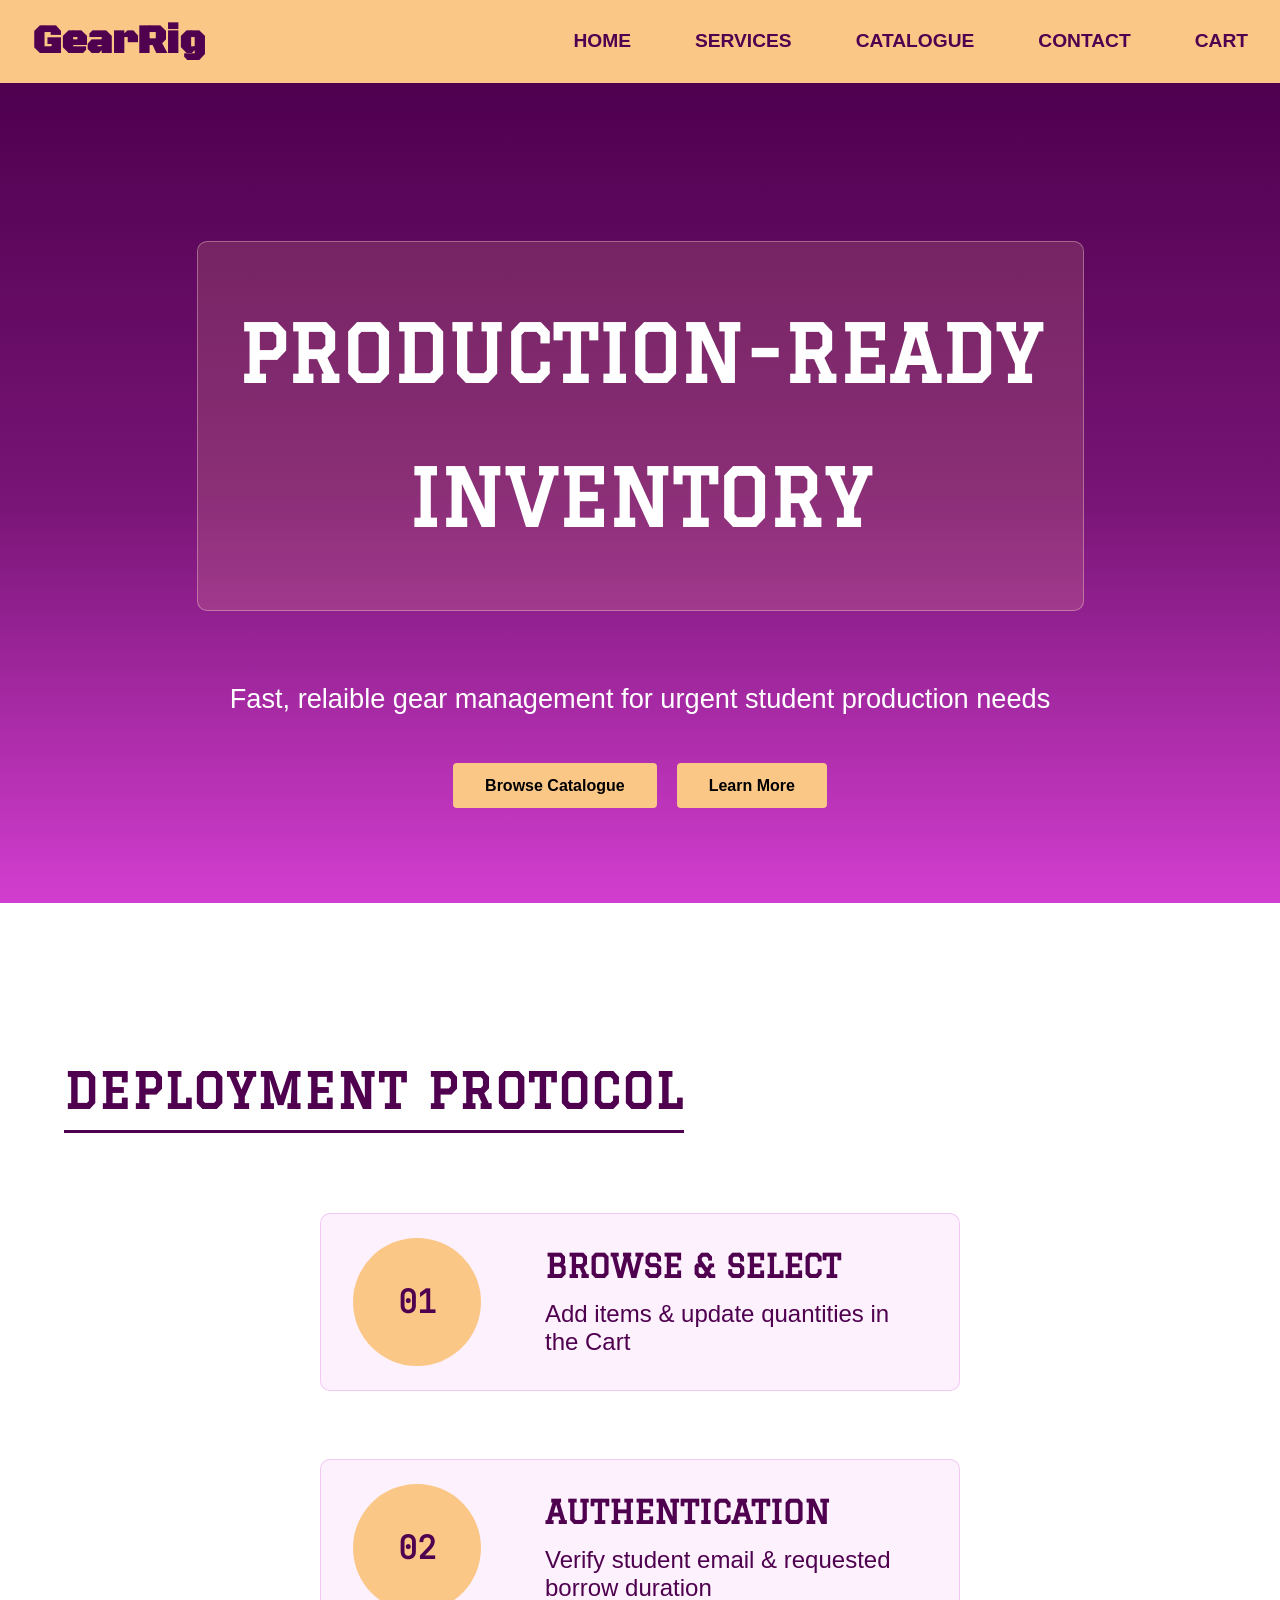
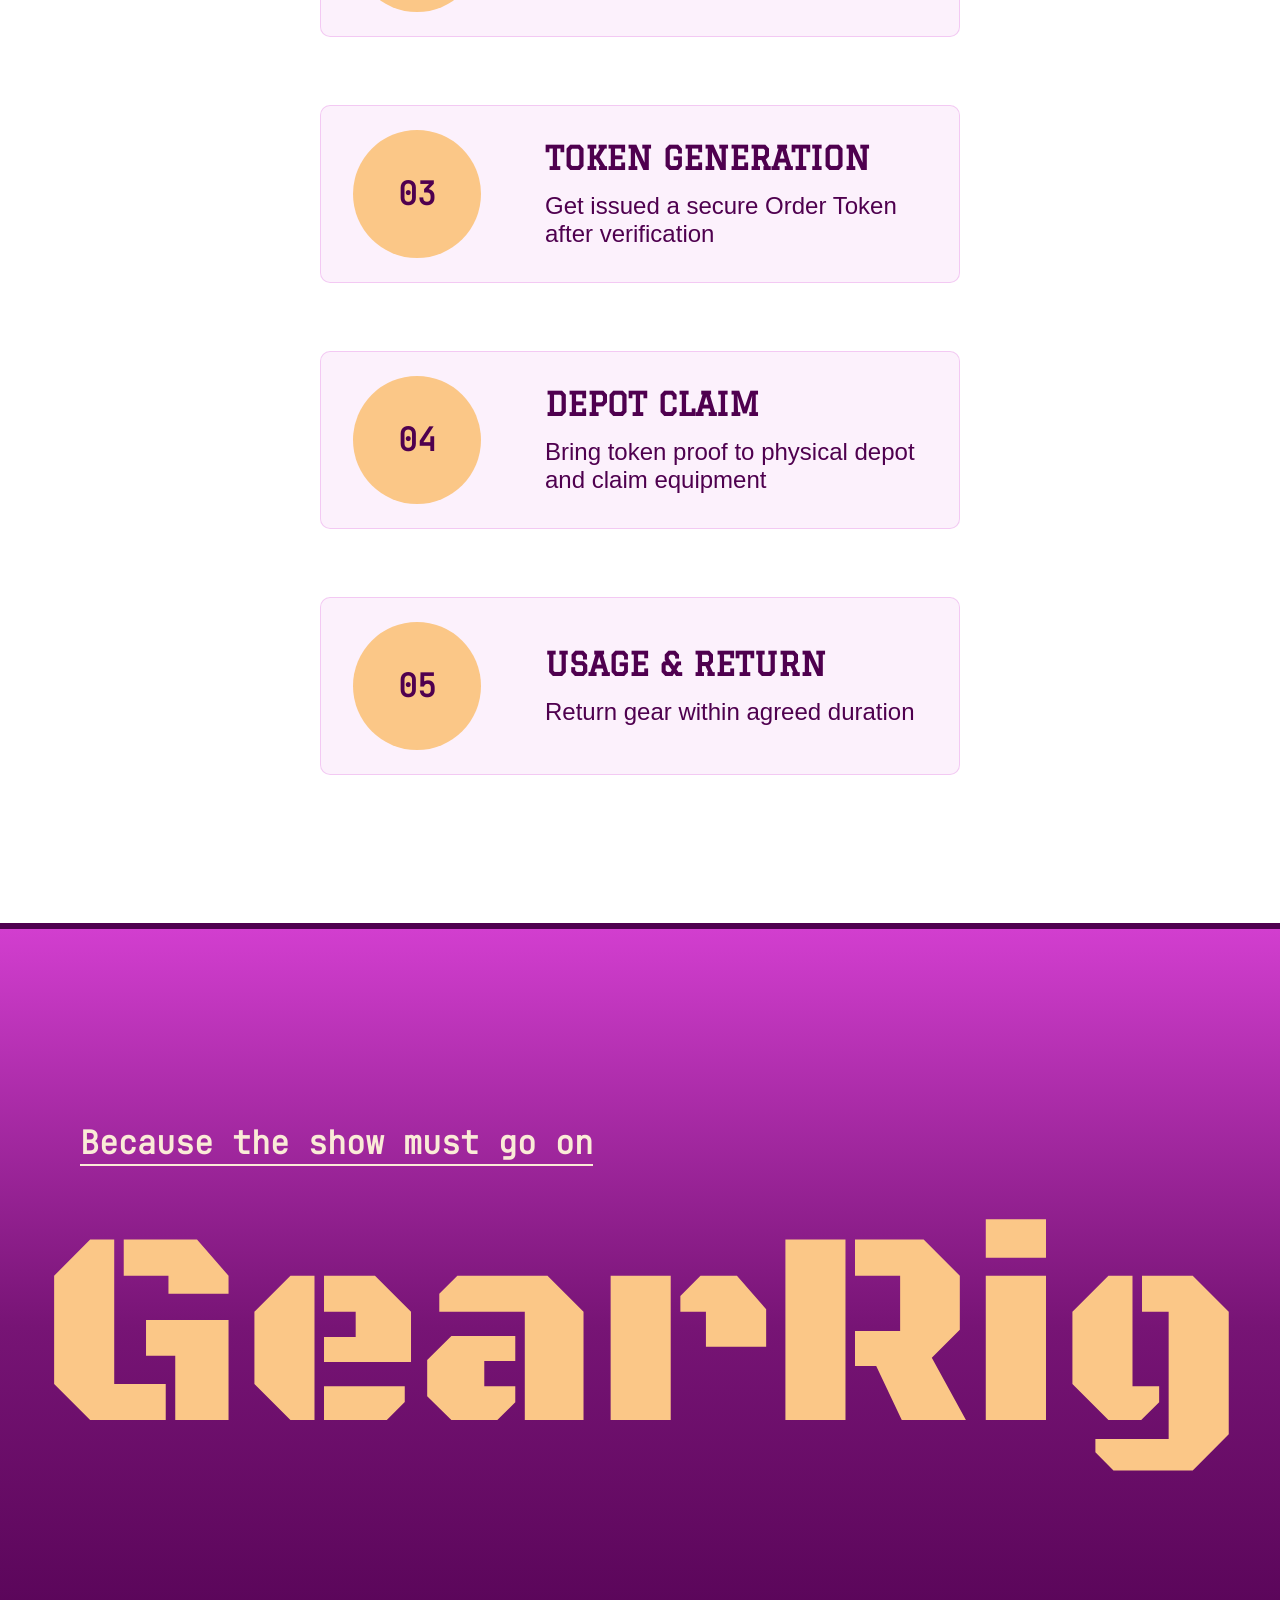
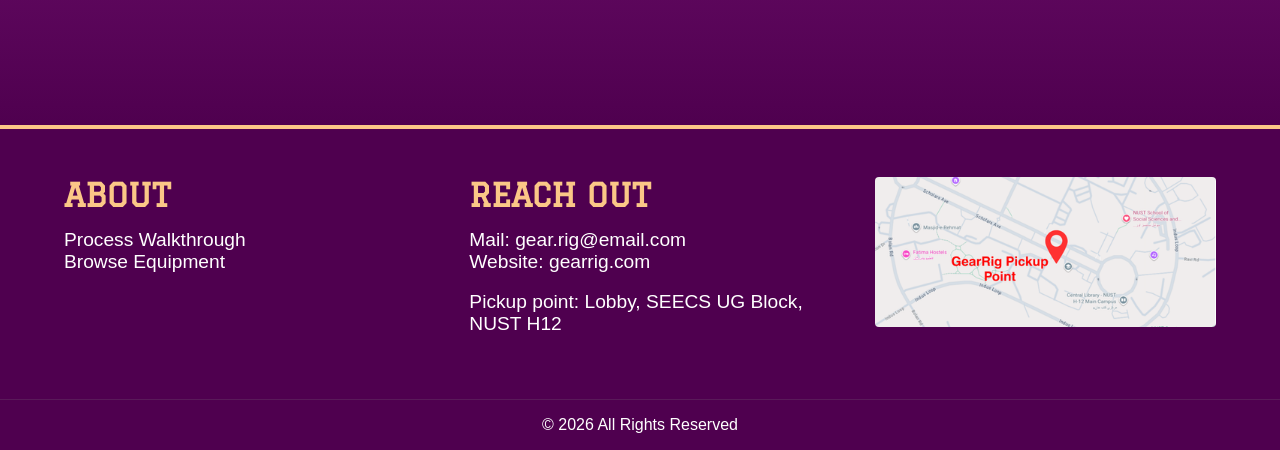
==== frontend/index.html @ d2d236cf "Add erd, remove brainstorm records from script.js, update project directory for frontend and backend" ====
<!DOCTYPE html>
<html lang="en">
<head>
    <meta charset="UTF-8">
    <meta name="viewport" content="width=device-width, initial-scale=1.0">
    <title>Home - GearRig</title>
    <link rel="stylesheet" href="./style.css">
</head>
<body>
    
    <nav id="navbar-wrapper">
        <div id="navbar-container">
            <div id="navbar-logo">
                <a href="#">GearRig</a>
            </div>
            <ul id="navbar-links">
                <li><a href="#">HOME</a></li>
                <li><a href="#process-wrapper">SERVICES</a></li>
                <li><a href="./catalogue.html">CATALOGUE</a></li>
                <li><a href="#contact">CONTACT</a></li>
                <li><a href="./cart.html">CART</a></li>
            </ul>
        </div>
    </nav>

    <div id="hero-wrapper">
        <div id="hero-content">
            <div class="hero-badge">Production-ready <br> Inventory</div>

            <p id="hero-subtitle">
                Fast, relaible gear management for urgent student production needs 
            </p>
            <div id="hero-cta">
                <a href="./catalogue.html" class="cta-btn">Browse Catalogue</a>
                <a href="#process-section-title" class="cta-btn">Learn More</a>
            </div>
        </div>
    </div>

    <div id="process-wrapper">
        <h2 class="process-section-title" id="process-section-title">Deployment Protocol</h2>
        <div class="process-stage-container"> 
            <div class="process-stage-num">01</div>
            <div class="process-stage-content">
                <div class="process-stage-heading">Browse & Select</div>
                <div class="process-stage-desc">Add items & update quantities in the Cart</div>
            </div>
        </div>

        <div class="process-stage-container"> 
            <div class="process-stage-num">02</div>
            <div class="process-stage-content">
                <div class="process-stage-heading">Authentication</div>
                <div class="process-stage-desc">Verify student email & requested borrow duration</div>
            </div>
        </div>

        <div class="process-stage-container"> 
            <div class="process-stage-num">03</div>
            <div class="process-stage-content">
                <div class="process-stage-heading">Token Generation</div>
                <div class="process-stage-desc"> Get issued a secure Order Token after verification</div>
            </div>
        </div>

        <div class="process-stage-container"> 
            <div class="process-stage-num">04</div>
            <div class="process-stage-content">
                <div class="process-stage-heading">Depot Claim</div>
                <div class="process-stage-desc">Bring token proof to physical depot and claim equipment</div>
            </div>
        </div>

        <div class="process-stage-container"> 
            <div class="process-stage-num">05</div>
            <div class="process-stage-content">
                <div class="process-stage-heading">Usage & Return</div>
                <div class="process-stage-desc">Return gear within agreed duration</div>
            </div>
        </div>
    </div>
   
    <div id="footer-detailed-wrapper">
        <div id="slogan">Because the show must go on</div>
        <div id="footer-logo">GearRig</div>
    </div>

    <div id="footer-wrapper">
        <div class="footer-grid">
            <div class="footer-grid-cell"> 
                <div class="footer-heading">ABOUT</div>
                <div class="footer-links">
                    <a href="#process-wrapper">Process Walkthrough</a>
                    <a href="./catalogue.html">Browse Equipment</a>
                </div>
            </div>

            <div class="footer-grid-cell"> 
                <div class="footer-heading" id="contact">REACH OUT</div>
                <div class="footer-links">
                    <a href="mail.to:gear.rig@email.com" target="_blank">Mail: gear.rig@email.com</a>
                    <a href="www.gearrig.com" target="_blank">Website: gearrig.com</a>
                    <br>
                    <a href="https://maps.app.goo.gl/MR4v8sxm2oeKmf226" target="_blank">Pickup point: Lobby, SEECS UG Block, NUST H12</a>
                </div>
            </div>

            <div class="footer-grid-cell" id="footer-links-location">
                <div class="location-img"> 
                    <img src="./assets/img/location.png">
                </div>
            </div> 
        </div>

        <div id="footer-copy">&copy; 2026 All Rights Reserved</div>
    </div>

    <script src="./script.js"></script>
</body>
</html>
---- frontend/style.css ----
:root{
    --primary-color: rgb(79, 0, 79);
    --primary-color-accent-medium: rgb(119, 20, 117);
    --primary-color-accent-light: rgb(210, 62, 207);
    --primary-color-accent-lighter: rgb(210, 117, 208);
    --secondary-color: rgb(251, 199, 135);
    --secondary-color-accent-light: antiquewhite;
    --color-white: white;
    --color-black: black;
    --color-gray: #6b7280;
    --color-gray-light: rgba(128, 128, 128, 0.2);
    --color-green: #16a34a;
}

*{
    background-color: --var(--white-color);
    color: var(--primary-color);
    scroll-behavior: smooth;
}

body{
    padding: 0;
    margin: 0;
    font-family: Helvetica, sans-serif;
}
@font-face{
    font-family: 'LibreBarcode';
    src: url('./assets/fonts/LibreBarcode128Text-Regular.ttf');
}
@font-face{
    font-family: 'Graduate';
    src: url('./assets/fonts/Graduate-Regular.ttf');
}
@font-face{
    font-family: 'BlackOps';
    src: url('./assets/fonts/BlackOpsOne-Regular.ttf');
}
@font-face{
    font-family: 'JetBrainsMono';
    src: url('./assets/fonts/JetBrainsMono-Light.ttf');
}

#navbar-wrapper{
    background-color: var(--secondary-color);
    margin: 0;
}
#navbar-container{
    background: transparent;
    display: flex;
    flex-direction: row;
    align-items: center;
    justify-content: space-between;
    font-family: Helvetica, sans-serif;
    font-weight: bold;
    font-size: 1.2rem;
    padding: .5rem 0;
    
}
#navbar-wrapper #navbar-logo{
    background: transparent;
    font-family: 'BlackOps', serif, 'Times New Roman', Times;
    font-size: 2.5rem;
    flex: 1;
    padding-left: 2rem;
}
#navbar-wrapper #navbar-logo a{
    text-decoration: none;
    display: inline-block;
    transition: text-shadow 0.2s ease;
}
#navbar-wrapper #navbar-logo a:hover{
    text-decoration: none;
    color: inherit;
    text-shadow: 0 2px 12px var(--secondary-color), 0 0 4px var(--primary-color-accent-medium);
}

#navbar-links{
    background: transparent;
    display: flex;
    flex-direction: row;
    list-style:none;
    gap: 2rem;
    padding-right: 1rem;
}
#navbar-wrapper li{
    background: transparent;
    padding: .2rem 1rem;
}
#navbar-wrapper a{
    background: transparent;
    text-decoration:none;
    transform-origin: left;
    display: inline-block;
    transition: transform 0.1s ease, color 0.2s ease;
}
#navbar-wrapper a:hover{
    color: var(--primary-color-accent-light);
    text-decoration: underline;
}

#hero-wrapper {
    width: 100%;
    box-sizing: border-box;
    min-height: calc(100vh - 80px);
    display: flex;
    flex-direction: column;
    align-items: center;
    justify-content: center;
    text-align: center;
    background: linear-gradient( var(--primary-color), var(--primary-color-accent-medium), var(--primary-color-accent-light) );
    color: var(--color-white);
}

.hero-badge {
    font-family: 'Graduate', Impact, Haettenschweiler, 'Arial Narrow Bold', sans-serif;
    color: var(--color-white);
    text-transform: uppercase;
    font-size: clamp(2.5rem, 6vw, 10rem);
    font-weight: bold;
    letter-spacing: 1px;
    line-height: 9rem;
    margin-top: 4rem;
    margin-bottom: 1.5rem;
    display: inline-block;
    padding: 2.5rem 2.5rem;
    border-radius: 10px;
    background-color: color-mix(in srgb, var(--secondary-color) 15%, transparent);
    border: 1px solid color-mix(in srgb, var(--secondary-color-accent-light) 35%, transparent);
}


#hero-subtitle {
    margin: 3rem;
    font-size: 1.7rem;
    color: var(--color-white);
    font-family: Helvetica, sans-serif;
}
.hero-cta-group {
    display: flex;
    gap: 1rem;
    justify-content: center;
}

#hero-cta {
    display: flex;
    gap: 1.25rem;
    justify-content: center;
    align-items: center;
}

.cta-btn {
    background-color: var(--secondary-color);
    color: var(--color-black);
    font-family: Helvetica, sans-serif;
    font-weight: bold;
    padding: 0.85rem 2rem;
    border-radius: 4px;
    text-decoration: none;
    transition: transform 0.2s ease, background-color 0.2s ease;
}

.cta-btn:hover {
    background-color: var(--secondary-color-accent-light);
    transform: translateY(-2px);
}

#process-wrapper{
    display: flex;
    flex-direction: column;
    margin: 4rem 0;
    margin-bottom: 7rem;
}
.process-section-title {
    font-family: 'Graduate', serif;
    font-size: clamp(2rem, 4vw, 3rem);
    text-transform: uppercase;
    letter-spacing: 2px;
    color: var(--primary-color);

    margin: 6rem 4rem;
    margin-bottom: 3rem;
    padding-bottom: 0.75rem;
    border-bottom: 3px solid var(--primary-color);
    align-self: flex-start;
}

.process-stage-container{
    display: flex;
    flex-direction: row;
    margin: 2rem 20rem;
    margin-bottom: 2.25rem;
    align-items: center;
    padding: 1.5rem 2rem;
    border-radius: 10px;
    background-color: color-mix(in srgb, var(--primary-color-accent-light) 7%, transparent);
    border: 1px solid color-mix(in srgb, var(--primary-color-accent-light) 22%, transparent);
}

.process-stage-num{
    background-color: var(--secondary-color); 
    font-family: 'JetBrainsMono', monospace, consolas, serif;
    font-weight: bold;
    font-size: xx-large;
    padding: 4rem;
    border-radius: 50%;
    border-style: none;
    display: flex;
    justify-content: center;
    align-items: center;
    flex-shrink: 0;
    width: .1rem;
    height: .1rem;
    box-sizing: border-box; /* border-box cus changing font size (inner content) has changed the figure of the div */
}

.process-stage-content{
    display: flex;
    flex-direction: column;
    justify-content: center;
    gap: 1rem;
    padding-left: 4rem;
}
.process-stage-heading{
    font-family: 'Graduate', Impact, Haettenschweiler, 'Arial Narrow Bold', sans-serif;
    text-transform: uppercase;
    font-weight: bold;
    font-size: xx-large;
}
.process-stage-desc{
    font-family: Helvetica, sans-serif;
    font-size: x-large;
}

.product-wrapper {
    width: 100%;
    max-width: 1280px;
    margin: 3rem auto 6rem auto;
    padding: 0 2rem;
    box-sizing: border-box;
}

.product-grid {
    display: grid;
    grid-template-columns: repeat(auto-fill, minmax(300px, 1fr));
    gap: 2rem;
}

.product-cell {
    display: flex;
    flex-direction: column;
    background-color: var(--color-white);
    border: 2px solid var(--secondary-color);
    border-radius: 6px;
    overflow: hidden;
    transition: transform 0.2s ease, box-shadow 0.2s ease;
}

.product-cell:hover {
    transform: translateY(-4px);
}

.prod-img-box {
    width: 100%;
    height: 200px;
    background-color: rgba(0, 0, 0, 0.15);
    border-bottom: 2px solid var(--secondary-color);
    display: flex;
    justify-content: center;
    align-items: center;
    overflow: hidden;
}

.prod-img-box img {
    width: 100%;
    height: 100%;
    object-fit: cover;
}

.prod-info {
    display: flex;
    flex-direction: column;
    padding: 1.25rem 1.5rem 1rem 1.5rem;
    gap: 0.65rem;
}

.prod-name {
    margin: 0;
    font-family: 'Graduate', Impact, sans-serif;
    font-size: 1.5rem;
    text-transform: uppercase;
    letter-spacing: 0.5px;
    color: var(--primary-color);
}

.prod-desc {
    margin: 0;
    font-family: 'JetBrainsMono', monospace, consolas, serif;
    font-size: 0.9rem;
    opacity: 0.85;
    white-space: nowrap;
    overflow: hidden;
    text-overflow: ellipsis;
}

.prod-badges {
    display: flex;
    flex-wrap: wrap;
    gap: 0.45rem;
    margin-top: 0.25rem;
}

.badge {
    font-family: 'JetBrainsMono', monospace, consolas, serif;
    font-size: 0.72rem;
    font-weight: bold;
    text-transform: uppercase;
    letter-spacing: 0.5px;
    padding: 0.2rem 0.55rem;
    border-radius: 3px;
}

.badge-cat {
    background-color: var(--secondary-color);
    color: var(--primary-color);
}

.badge-color {
    background-color: transparent;
    color: var(--primary-color);
    border: 1.5px solid var(--primary-color);
}

.prod-status {
    margin-top: auto; /* Locks status bar to the bottom of the card */
    padding: 0.85rem 1.5rem;
    border-top: 1px solid rgba(128, 128, 128, 0.25);
    display: flex;
    align-items: center;
    gap: 0.6rem;
    font-family: 'JetBrainsMono', monospace, consolas, serif;
    font-size: 0.9rem;
    font-weight: bold;
}

.status-dot {
    width: 10px;
    height: 10px;
    border-radius: 50%;
    flex-shrink: 0;
}

.status-available .status-dot {
    background-color: var(--color-green);
    box-shadow: 0 0 6px rgba(34, 197, 94, 0.5);
}

.status-available .status-text {
    color: var(--color-green);
}

.status-unavailable .status-dot {
    background-color: var(--color-gray);
}

.status-unavailable .status-text {
    color: var(--color-gray);
}
.prod-action-btn {
    margin: 0 1.5rem 1.25rem 1.5rem;
    background-color: var(--secondary-color);
    color: var(--color-white);
    font-family: 'JetBrainsMono', monospace, consolas, serif;
    font-size: 0.9rem;
    font-weight: bold;
    text-transform: uppercase;
    letter-spacing: 0.5px;
    padding: 0.75rem 1rem;
    border: none;
    border-radius: 4px;
    cursor: pointer;
    transition: background-color 0.2s ease, transform 0.2s ease;
}

.prod-action-btn:hover {
    background-color: var(--primary-color-accent-medium)
}

.prod-action-btn:disabled {
    background-color: rgba(107, 114, 128, 0.4);
    cursor: not-allowed;
    transform: none;
}

/* Main Cart Page Layout */
.cart-page-container {
    width: 100%;
    max-width: 1280px;
    margin: 3px auto 6rem auto;
    padding: 0 2rem;
    box-sizing: border-box;
}

.cart-page-title {
    font-family: 'Graduate', serif;
    font-size: clamp(2.5rem, 5vw, 4rem);
    text-transform: uppercase;
    color: var(--primary-color);
    margin-bottom: 2.5rem;
    letter-spacing: 1px;
}

/* Two-Column Grid: Left items, Right Checkout */
.cart-wrapper {
    display: grid;
    grid-template-columns: 1.35fr 0.85fr;
    gap: 3rem;
    align-items: start;
}

@media (max-width: 968px) {
    .cart-wrapper {
        grid-template-columns: 1fr;
    }
}

/* Left Cart Grid (Single column of rows) */
.cart-grid {
    display: flex;
    flex-direction: column;
    gap: 1.5rem;
}

/* Individual Cart Item Cell */
.cart-cell-item {
    display: flex;
    align-items: center;
    background-color: rgba(255, 255, 255, 0.06);
    border: 2px solid var(--secondary-color);
    border-radius: 6px;
    padding: 1rem 1.25rem;
    gap: 1.25rem;
}

.cart-item-img-box {
    width: 70px;
    height: 70px;
    background-color: rgba(0, 0, 0, 0.15);
    border: 1px solid var(--color-gray-light);
    border-radius: 4px;
    overflow: hidden;
    flex-shrink: 0;
    display: flex;
    justify-content: center;
    align-items: center;
}

.cart-item-img-box img {
    width: 100%;
    height: 100%;
    object-fit: cover;
}

.cart-item-info {
    display: flex;
    flex-direction: column;
    gap: 0.3rem;
    flex-grow: 1;
}

.cart-item-name {
    margin: 0;
    font-family: 'Graduate', Impact, sans-serif;
    font-size: 1.2rem;
    text-transform: uppercase;
    color: var(--primary-color);
}

.cart-item-spec {
    font-family: 'JetBrainsMono', monospace, consolas, serif;
    font-size: 0.85rem;
    opacity: 0.8;
}

/* Quantity Controls (+ [ 1 ] -) */
.cart-item-controls {
    display: flex;
    align-items: center;
    border: 1.5px solid var(--secondary-color);
    border-radius: 4px;
    overflow: hidden;
}

.qty-btn {
    background-color: transparent;
    color: var(--primary-color);
    border: none;
    font-family: 'JetBrainsMono', monospace, consolas, serif;
    font-size: 1rem;
    font-weight: bold;
    padding: 0.4rem 0.8rem;
    cursor: pointer;
    transition: background-color 0.2s ease, color 0.2s ease;
}

.qty-btn:hover {
    background-color: color-mix(in srgb, var(--primary-color) 80%, transparent);
    color: var(--color-white, #fff);
}

.qty-display {
    font-family: 'JetBrainsMono', monospace, consolas, serif;
    font-size: 0.95rem;
    font-weight: bold;
    padding: 0 0.75rem;
    min-width: 1.5rem;
    text-align: center;
}

/* Remove Item (x) Button */
.cart-remove-btn {
    background: transparent;
    border: 1.5px solid rgba(220, 38, 38, 0.6);
    color: rgb(239, 68, 68);
    font-size: 1.25rem;
    font-weight: bold;
    width: 2.25rem;
    height: 2.25rem;
    border-radius: 4px;
    display: flex;
    justify-content: center;
    align-items: center;
    cursor: pointer;
    transition: background-color 0.2s ease, color 0.2s ease;
    flex-shrink: 0;
}

.cart-remove-btn:hover {
    background-color: rgb(220, 38, 38);
    color: var(--color-white, #fff);
}

/* Right Column: Checkout Wrapper & Form */
.checkout-wrapper {
    background-color: rgba(255, 255, 255, 0.04);
    border: 2px solid var(--secondary-color);
    border-radius: 6px;
    padding: 2.5rem 2rem;
    box-sizing: border-box;
}

.checkout-form {
    display: flex;
    flex-direction: column;
    gap: 1.5rem;
}

.form-group {
    display: flex;
    flex-direction: column;
    gap: 0.5rem;
}

.form-group label {
    font-family: 'JetBrainsMono', monospace, consolas, serif;
    font-size: 1rem;
    font-weight: bold;
    text-transform: uppercase;
    color: var(--primary-color);
}

.form-group input {
    background-color: var(--color-gray-light);
    color: var(--color-black);
    font-family: 'JetBrainsMono', monospace, consolas, serif;
    font-size: 0.95rem;
    border: 1.5px solid rgba(196, 53, 194, 0.4);
    border-radius: 4px;
    padding: 0.75rem 1rem;
    outline: none;
    transition: border-color 0.2s ease;
}

.form-group input:focus {
    border-color: var(--secondary-color);
}

.verification-group {
    display: flex;
    gap: 0.75rem;
    align-items: flex-end;
}

.verification-group .form-group {
    flex-grow: 1;
}

.btn-verify {
    background-color: transparent;
    border: 2px solid var(--secondary-color);
    color: var(--secondary-color);
    font-family: 'JetBrainsMono', monospace, consolas, serif;
    font-weight: bold;
    padding: 0.75rem 1.25rem;
    border-radius: 4px;
    cursor: pointer;
    height: 45px;
    transition: background-color 0.2s ease, transform 0.2s ease;
}

.btn-verify:hover {
    background-color: rgba(196, 53, 194, 0.15);
    transform: translateY(-2px);
}
.empty-cart{
    font-family: 'JetBrainsMono', monospace; 
    padding: 2rem; 
    text-align: center; 
    color: var(--primary-color-accent-medium);
    font-weight: bold;
}
/* Final Checkout Submit Button */
.checkout-submit-btn {
    width: 100%;
    margin-top: 1rem;
    text-align: center;
    cursor: pointer;
    text-transform: uppercase;
    font-weight: bold;
    padding: 0.75rem 1.25rem;
    font-size: 1rem;
    border: 1.5px solid rgba(196, 53, 194, 0.4);
    border-radius: 4px;
    font-family: 'JetBrainsMono', monospace, consolas, serif;
}
.checkout-submit-btn:hover{
    background-color: var(--primary-color-accent-medium);
    color: var(--secondary-color);
}

#footer-wrapper{
    margin: 0;
    background-color: var(--primary-color);
    display: flex;
    flex-direction: column;
    justify-content: center;
    align-items: center;
    height: fit-content;
    box-sizing: border-box;
    width: 100%;
}

.footer-grid{
    width:fit-content;
    margin: 0 auto;
    padding: 0 2rem;
    display: grid;
    grid-template-columns: repeat(3, 1fr);
    grid-template-rows: auto;
    font-family: Helvetica, sans-serif;
    background-color: transparent;
}
.footer-grid-cell{
    background-color: transparent;
    padding: 3rem 2rem;
}
.footer-heading{
    font-family: 'Graduate', Impact, Haettenschweiler, 'Arial Narrow Bold', sans-serif;
    color: var(--secondary-color);
    font-weight: bold;
    font-size: 2rem;
    color: var(--secondary-color);
    padding-bottom: 1rem;
}

.footer-links{
    display: flex;
    flex-direction: column;
    align-self: flex-start;
    font-family: Helvetica, sans-serif;
}
.footer-links a{
    background-color: var(--primary-color);
    color: var(--color-white);
    font-size: 1.2rem;
    text-decoration: none;
    max-width: 100%;
    height: auto;
    text-wrap: wrap;
}
.footer-links a:hover{
    color:var(--primary-color-accent-light);
}
.location-img {
    width: 100%;
    max-width: 100%;
    overflow: hidden;
    display: flex;
    justify-content: center;
    align-items: center;
}
.location-img img {
    width: 100%;
    height: auto;
    object-fit: contain;
    display: block;
    border-radius: 4px;
}

#footer-copy {
    align-self: center;
    text-align: center;
    background-color: transparent;
    color: var(--color-white);
    padding: 1rem 0;
    width: 100%;
    border-top: 1px solid var(--color-gray-light);
    margin-top: 1rem;
}

#footer-detailed-wrapper{
    margin-top: 4rem;
    padding: 8rem 0;
    padding-bottom: 8rem;
    width: 100%;
    min-height: 60vh;
    display: flex;
    flex-direction: column;
    background: linear-gradient(0, var(--primary-color), var(--primary-color-accent-medium), var(--primary-color-accent-light));
    border-top: 6px solid var(--primary-color);
    border-bottom: 4px solid var(--secondary-color);
}

#footer-detailed-wrapper {
    padding-bottom: 8rem;
}
#slogan{
    margin-left: 5rem;
    padding-top: 4rem;
    width: fit-content;
    color:var(--secondary-color-accent-light);
    font-family: 'JetBrainsMono', monospace, consolas, serif;
    font-weight: bold;
    font-size: 2rem;
    border-bottom: 2px solid var(--secondary-color-accent-light);
}

#footer-logo{
    font-family: 'BlackOps', Impact, Haettenschweiler, 'Arial Narrow Bold', sans-serif;
    font-size: clamp(3rem, 23vw - 1rem, 100vw);
    color:var(--secondary-color);
    text-align: center;
}

/* tablet screen */
@media screen and (max-width: 1023px) and (min-width: 768px){
    /* Stack navbar logo above links cleanly */
    #navbar-container {
        flex-direction: column;
        gap: 0.75rem;
        padding: 0.75rem 1rem;
    }
    #navbar-wrapper #navbar-logo {
        padding-left: 0;
        text-align: center;
    }
    #navbar-links {
        gap: 1rem;
        padding: 0;
        flex-wrap: wrap;
        justify-content: center;
    }

    /* Prevent hero badge line-height overflow */
    .hero-badge {
        line-height: 1.2;
        padding: 1.75rem;
        margin: 2rem 1.5rem 1rem 1.5rem;
    }

    /* Adapt process cards to narrow tablet widths */
    .process-section-title {
        margin: 3rem 2rem 2rem 2rem;
    }
    .process-stage-container {
        margin: 1.25rem 2rem;
    }
    .process-stage-num {
        padding: 2.75rem;
        font-size: large;
    }
    .process-stage-content {
        padding-left: 2rem;
    }
    .process-stage-heading {
        font-size: large;
    }
    .process-stage-desc {
        font-size: medium;
    }

    .footer-grid {
        grid-template-columns: repeat(3, 1fr);
        grid-template-rows: auto; /* 🔓 Unlocks fixed 13vw desktop row height so content never overflows */
        width: 95%;
        align-items: start;
    }

    .footer-grid-cell {
        min-width: 0; /* Prevents large image from forcing grid column wider than 1fr */
        padding: 2.5rem 1.5rem;
    }

    /* Force location map image to scale down smoothly inside tablet grid cell */
    .location-img {
        width: 100%;
        max-width: 100%;
        overflow: hidden;
    }

    .location-img img {
        width: 100%;
        max-width: 100%;
        height: auto;
        display: block;
        object-fit: contain;
        border-radius: 4px;
    }

    #footer-copy {
        width: 100%;
        text-align: center;
        padding: 1.5rem 0;
        margin-top: 0.5rem;
    }
    #slogan {
        margin-left: 2rem;
        font-size: 1.4rem;
    }
}

/* phone screen */
@media screen and (max-width: 767px){

    /* Stack navbar vertically */
    #navbar-container {
        flex-direction: column;
        gap: 0.6rem;
        padding: 0.75rem 0.5rem;
    }
    #navbar-wrapper #navbar-logo {
        padding-left: 0;
        font-size: 2rem;
        text-align: center;
    }
    #navbar-links {
        flex-wrap: wrap;
        justify-content: center;
        gap: 0.4rem;
        padding: 0;
        margin: 0.25rem 0;
    }
    #navbar-wrapper li {
        padding: 0.25rem 0.5rem;
        font-size: 0.95rem;
    }

    /* remove 9rem desktop line-height & padding, hero fits mobile screens */
    #hero-wrapper {
        min-height: auto;
        padding: 3rem 1rem;
    }
    .hero-badge {
        line-height: 1.25;
        padding: 1.25rem 1rem;
        margin: 1rem 0.5rem;
        font-size: clamp(1.8rem, 7vw, 2.5rem);
    }
    #hero-subtitle {
        margin: 1.25rem 0.75rem 2rem 0.75rem;
        font-size: 1.15rem;
    }
    #hero-cta,
    .hero-cta-group {
        flex-direction: column;
        width: 100%;
        max-width: 280px;
    }
    .cta-btn {
        width: 100%;
        box-sizing: border-box;
        text-align: center;
    }

    /* Stack process cards vertically and remove 20rem desktop margins */
    #process-wrapper {
        margin: 2rem 0 4rem 0;
    }
    .process-section-title {
        margin: 2.5rem 1.25rem 1.5rem 1.25rem;
        font-size: 1.65rem;
    }
    .process-stage-container {
        flex-direction: column;
        align-items: flex-start;
        margin: 1rem 1.25rem;
        padding: 1.25rem;
        gap: 1rem;
    }
    .process-stage-num {
        padding: 2rem;
        font-size: large;
    }
    .process-stage-content {
        padding-left: 0;
        gap: 0.5rem;
    }
    .process-stage-heading {
        font-size: 1.25rem;
    }
    .process-stage-desc {
        font-size: 1rem;
    }

    /* Catalogue single-column grid */
    .product-wrapper {
        padding: 0 1rem;
        margin: 2rem auto 4rem auto;
    }
    .product-grid {
        grid-template-columns: 1fr;
        gap: 1.25rem;
    }
    .cart-page-container {
        padding: 0 1rem;
        margin: 1.5rem auto 4rem auto;
    }
    .cart-page-title {
        margin-bottom: 1.5rem;
    }
    .cart-cell-item {
        flex-wrap: wrap;
        padding: 0.9rem;
        gap: 0.85rem;
    }
    .cart-item-img-box {
        width: 56px;
        height: 56px;
    }
    .cart-item-info {
        min-width: 140px;
    }
    .cart-item-controls {
        margin-left: auto;
    }
    .checkout-wrapper {
        padding: 1.5rem 1.25rem;
    }
    .verification-group {
        flex-direction: column;
        align-items: stretch;
    }
    .btn-verify {
        width: 100%;
    }

    #footer-wrapper{
        flex-direction: column;
        justify-content: center;
        align-items: center;
        height: fit-content;
    }

    .footer-grid{
        display: grid;
        grid-template-columns: 1fr;
        grid-template-rows: auto;
        width: 100%;
    }
    .footer-grid-cell{
        padding: 1.25rem 1.5rem;
    }

    .footer-heading{
        font-size: 1.5rem;
    }

    .footer-links a{
        font-size: 1.05rem;
    }

    #footer-detailed-wrapper {
        padding: 4rem 1rem;
        min-height: auto;
    }
    .location-img {
        width: 100%;
        max-width: 320px;
        margin: auto 0;
        overflow: hidden;
    }

    .location-img img {
        width: 100%;
        height: auto;
        display: block;
        object-fit: contain;
        border-radius: 4px;
    }
    
    #slogan {
        margin-left: 1rem;
        margin-right: 1rem;
        padding-top: 1.5rem;
        font-size: 1.15rem;
    }
}
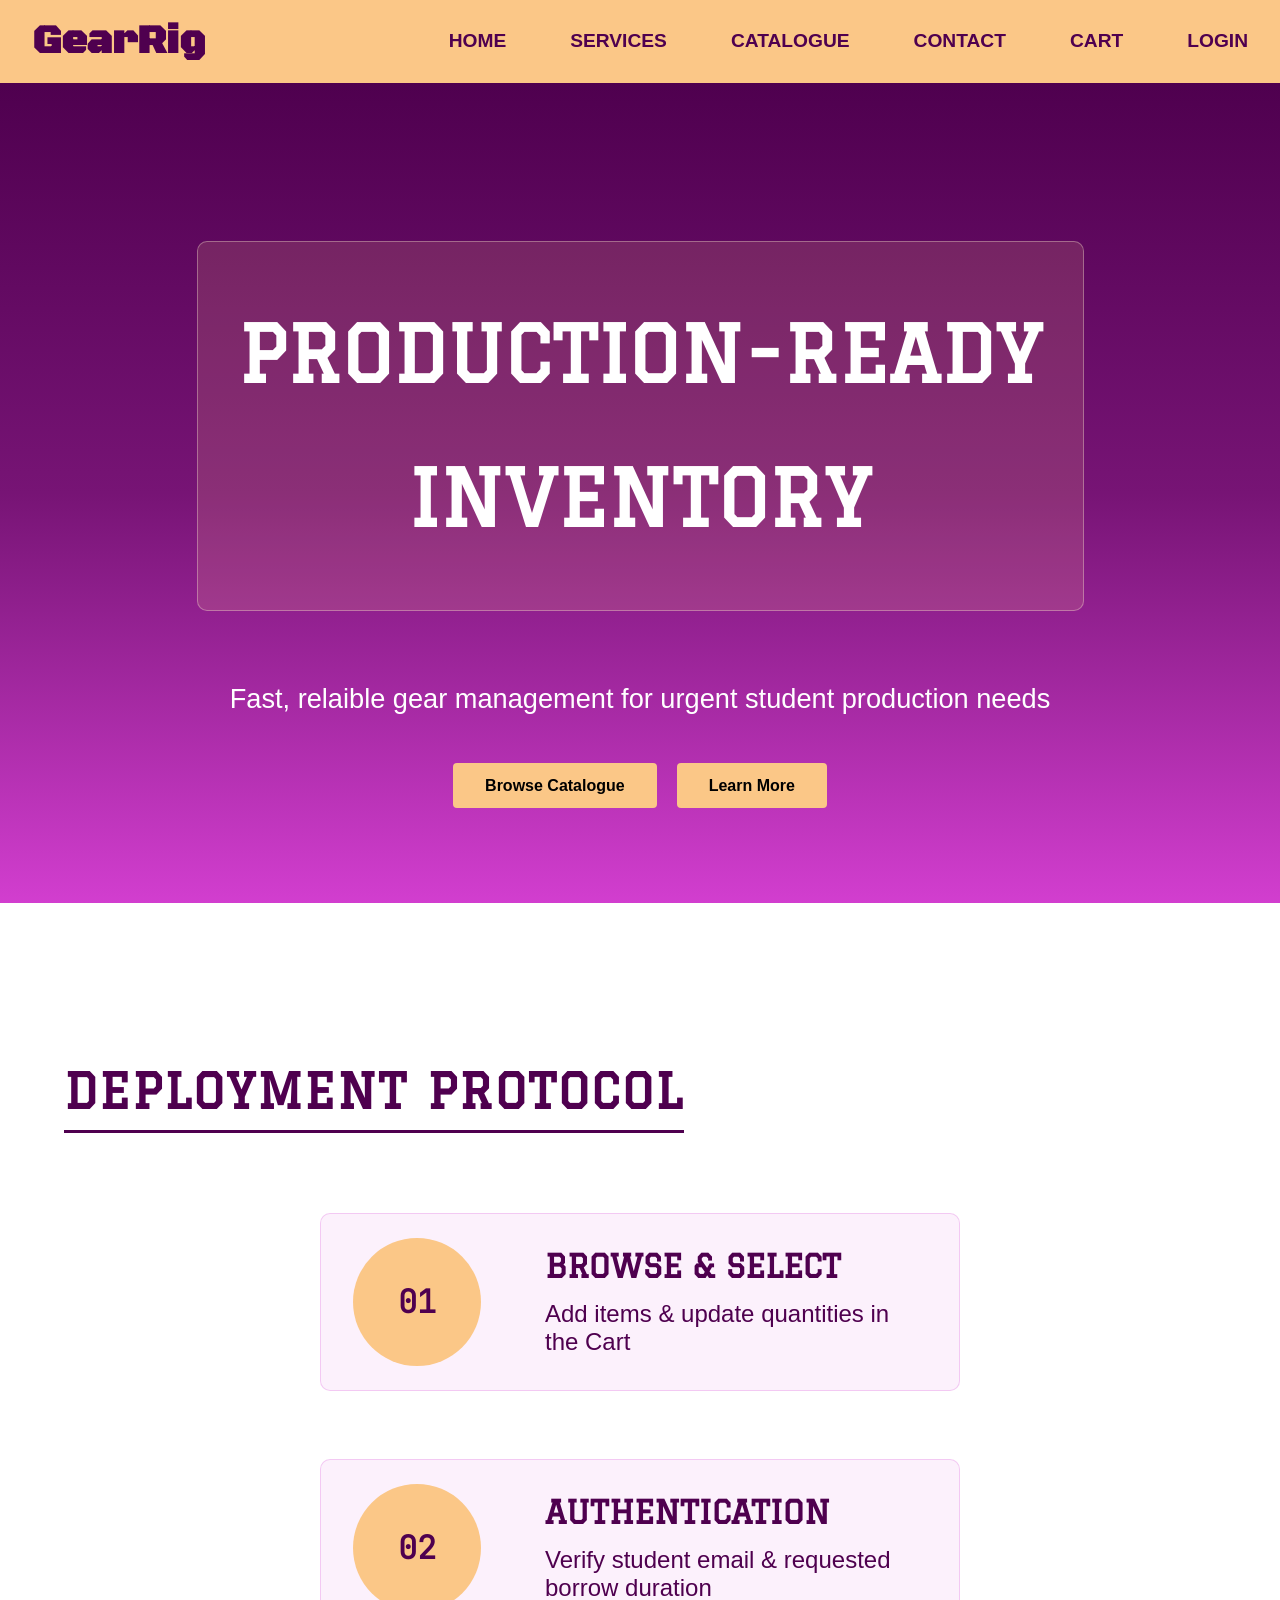
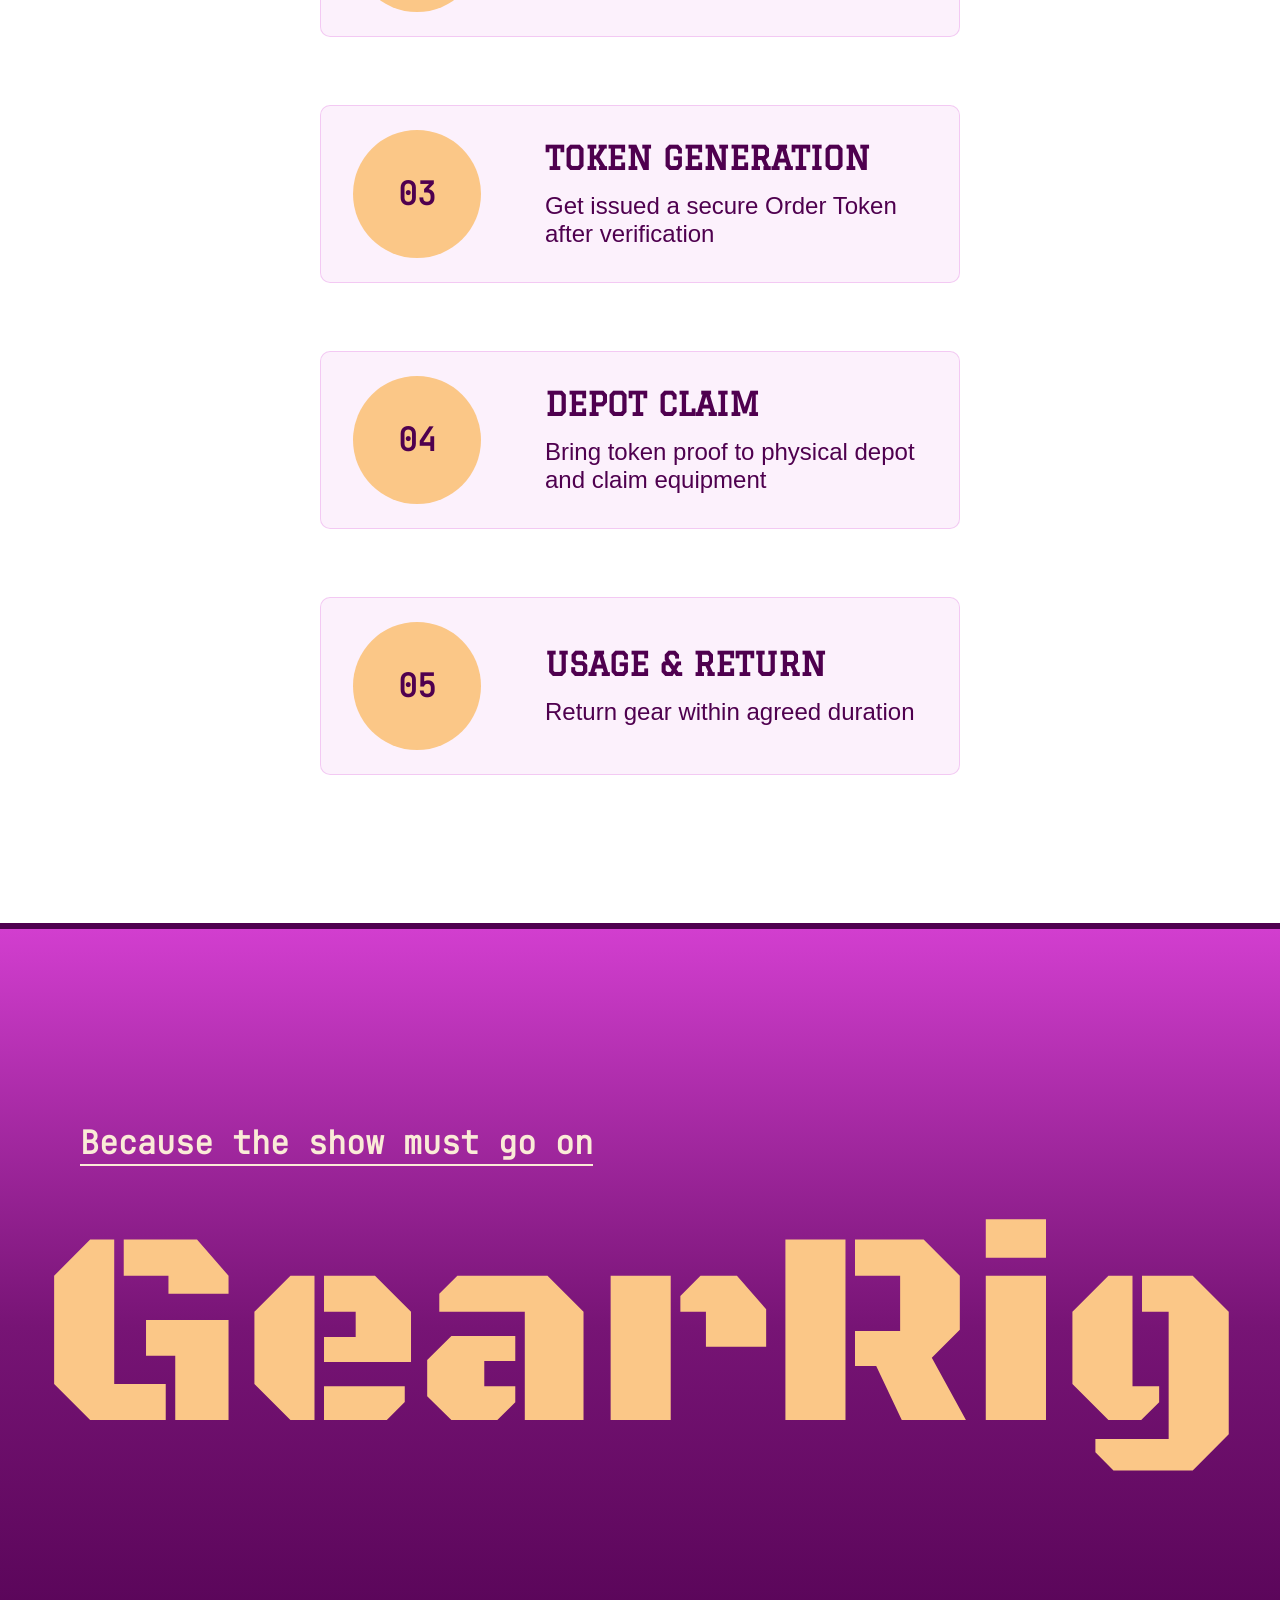
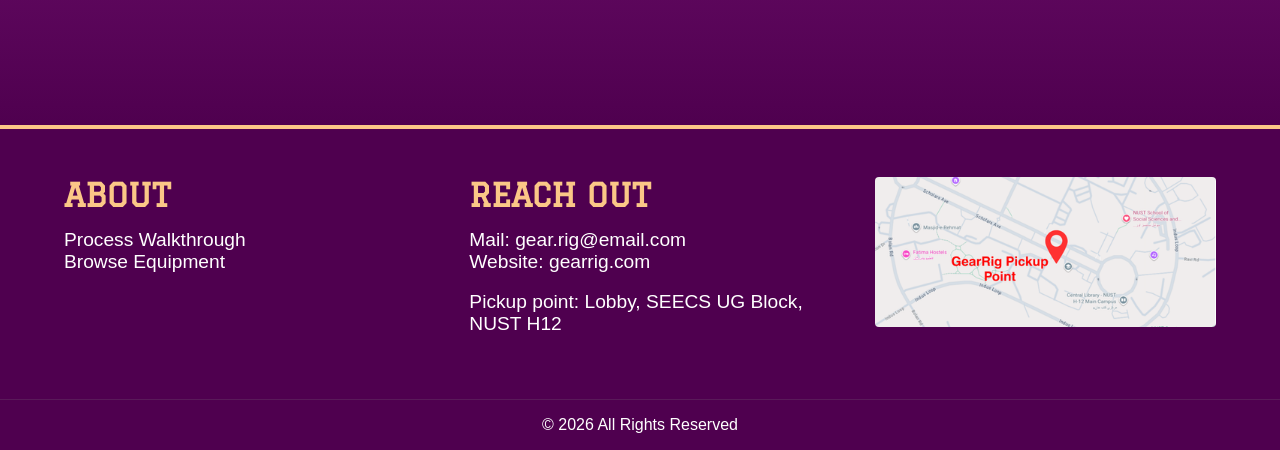
==== commit c46865ad: "Add login page with responsive design" ====
--- a/frontend/index.html
+++ b/frontend/index.html
@@ -14,11 +14,12 @@
                 <a href="#">GearRig</a>
             </div>
             <ul id="navbar-links">
-                <li><a href="#">HOME</a></li>
+                <li><a href="./index.html">HOME</a></li>
                 <li><a href="#process-wrapper">SERVICES</a></li>
                 <li><a href="./catalogue.html">CATALOGUE</a></li>
                 <li><a href="#contact">CONTACT</a></li>
                 <li><a href="./cart.html">CART</a></li>
+                <li><a href="./login.html">LOGIN</a></li>
             </ul>
         </div>
     </nav>
--- a/frontend/style.css
+++ b/frontend/style.css
@@ -255,7 +255,8 @@
     transition: transform 0.2s ease, box-shadow 0.2s ease;
 }
 
-.product-cell:hover {
+/* a product cell that does not have class 'disable' will float upwards on hover */
+.product-cell:not(.disable):hover {
     transform: translateY(-4px);
 }
 
@@ -387,7 +388,7 @@
 
 .prod-action-btn:disabled {
     background-color: rgba(107, 114, 128, 0.4);
-    cursor: not-allowed;
+    cursor: auto;
     transform: none;
 }
 
@@ -637,6 +638,80 @@
     color: var(--secondary-color);
 }
 
+#login-wrapper {
+    min-height: calc(100vh - 140px);
+    display: flex;
+    align-items: center;
+    justify-content: center;
+    padding: 2rem 1.5rem;
+}
+
+#login-card {
+    width: 100%;
+    max-width: 440px;
+    margin: 0 auto;
+    padding: 2rem;
+    border-radius: 10px;
+    background: #ffffff;
+    box-shadow: 0 8px 24px rgba(0, 0, 0, 0.08);
+}
+
+#login-card h1 {
+    margin: 0 0 0.5rem;
+    font-size: 1.6rem;
+    text-align: center;
+}
+
+#login-card p {
+    margin: 0 0 1.5rem;
+    font-size: 0.95rem;
+    text-align: center;
+}
+
+#login-form .form-group {
+    display: flex;
+    flex-direction: column;
+    gap: 1rem;
+    margin-bottom: 1.1rem;
+}
+
+#login-form label {
+    font-weight: 600;
+    font-size: 1rem;
+}
+
+#login-form input {
+    width: 100%;
+    padding: 0.7rem 0.85rem;
+    border: 1px solid #cbd5e1;
+    border-radius: 6px;
+    font-size: 0.9rem;
+    box-sizing: border-box;
+}
+
+#login-submit-btn {
+    width: 100%;
+    padding: 0.75rem 1rem;
+    border: none;
+    border-radius: 6px;
+    font-size: 1rem;
+    font-weight: 600;
+    cursor: pointer;
+}
+
+#login-submit-btn:hover {
+    background-color: var(--secondary-color);
+}
+
+#login-message {
+    margin-top: 1rem;
+    padding: 0.65rem 0.8rem;
+    border-radius: 6px;
+    font-size: 0.9rem;
+    text-align: center;
+}
+
+
 #footer-wrapper{
     margin: 0;
     background-color: var(--primary-color);
@@ -798,6 +873,75 @@
         font-size: medium;
     }
 
+    #login-wrapper {
+        min-height: calc(100vh - 140px);
+        display: flex;
+        align-items: center;
+        justify-content: center;
+        padding: 2rem 1.5rem;
+    }
+
+    #login-card {
+        width: 100%;
+        max-width: 440px;
+        margin: 0 auto;
+        padding: 2rem;
+        border-radius: 10px;
+        background: #ffffff;
+        box-shadow: 0 8px 24px rgba(0, 0, 0, 0.08);
+    }
+
+    #login-card h1 {
+        margin: 0 0 0.5rem;
+        font-size: 1.6rem;
+        text-align: center;
+    }
+
+    #login-card p {
+        margin: 0 0 1.5rem;
+        font-size: 0.95rem;
+        text-align: center;
+    }
+
+    #login-form .form-group {
+        display: flex;
+        flex-direction: column;
+        gap: 0.4rem;
+        margin-bottom: 1.1rem;
+    }
+
+    #login-form label {
+        font-weight: 600;
+        font-size: 0.9rem;
+    }
+
+    #login-form input {
+        width: 100%;
+        padding: 0.7rem 0.85rem;
+        border: 1px solid #cbd5e1;
+        border-radius: 6px;
+        font-size: 1rem;
+        box-sizing: border-box;
+    }
+
+    #login-submit-btn {
+        width: 100%;
+        padding: 0.75rem 1rem;
+        border: none;
+        border-radius: 6px;
+        font-size: 1rem;
+        font-weight: 600;
+        cursor: pointer;
+    }
+
+    #login-message {
+        margin-top: 1rem;
+        padding: 0.65rem 0.8rem;
+        border-radius: 6px;
+        font-size: 0.9rem;
+        text-align: center;
+    }
+
     .footer-grid {
         grid-template-columns: repeat(3, 1fr);
         grid-template-rows: auto; /* 🔓 Unlocks fixed 13vw desktop row height so content never overflows */
@@ -963,6 +1107,74 @@
         width: 100%;
     }
 
+    #login-wrapper {
+        min-height: calc(100vh - 140px);
+        display: flex;
+        align-items: center;
+        justify-content: center;
+        padding: 2rem 1.5rem;
+    }
+
+    #login-card {
+        width: 100%;
+        max-width: 440px;
+        margin: 0 auto;
+        padding: 2rem;
+        border-radius: 10px;
+        background: #ffffff;
+        box-shadow: 0 8px 24px rgba(0, 0, 0, 0.08);
+    }
+
+    #login-card h1 {
+        margin: 0 0 0.5rem;
+        font-size: 1.6rem;
+        text-align: center;
+    }
+
+    #login-card p {
+        margin: 0 0 1.5rem;
+        font-size: 0.95rem;
+        text-align: center;
+    }
+
+    #login-form .form-group {
+        display: flex;
+        flex-direction: column;
+        gap: 0.4rem;
+        margin-bottom: 1.1rem;
+    }
+
+    #login-form label {
+        font-weight: 600;
+        font-size: 0.9rem;
+    }
+
+    #login-form input {
+        width: 100%;
+        padding: 0.7rem 0.85rem;
+        border: 1px solid #cbd5e1;
+        border-radius: 6px;
+        font-size: 1rem;
+        box-sizing: border-box;
+    }
+
+    #login-submit-btn {
+        width: 100%;
+        padding: 0.75rem 1rem;
+        border: none;
+        border-radius: 6px;
+        font-size: 1rem;
+        font-weight: 600;
+        cursor: pointer;
+    }
+
+    #login-message {
+        margin-top: 1rem;
+        padding: 0.65rem 0.8rem;
+        border-radius: 6px;
+        font-size: 0.9rem;
+        text-align: center;
+    }
     #footer-wrapper{
         flex-direction: column;
         justify-content: center;
